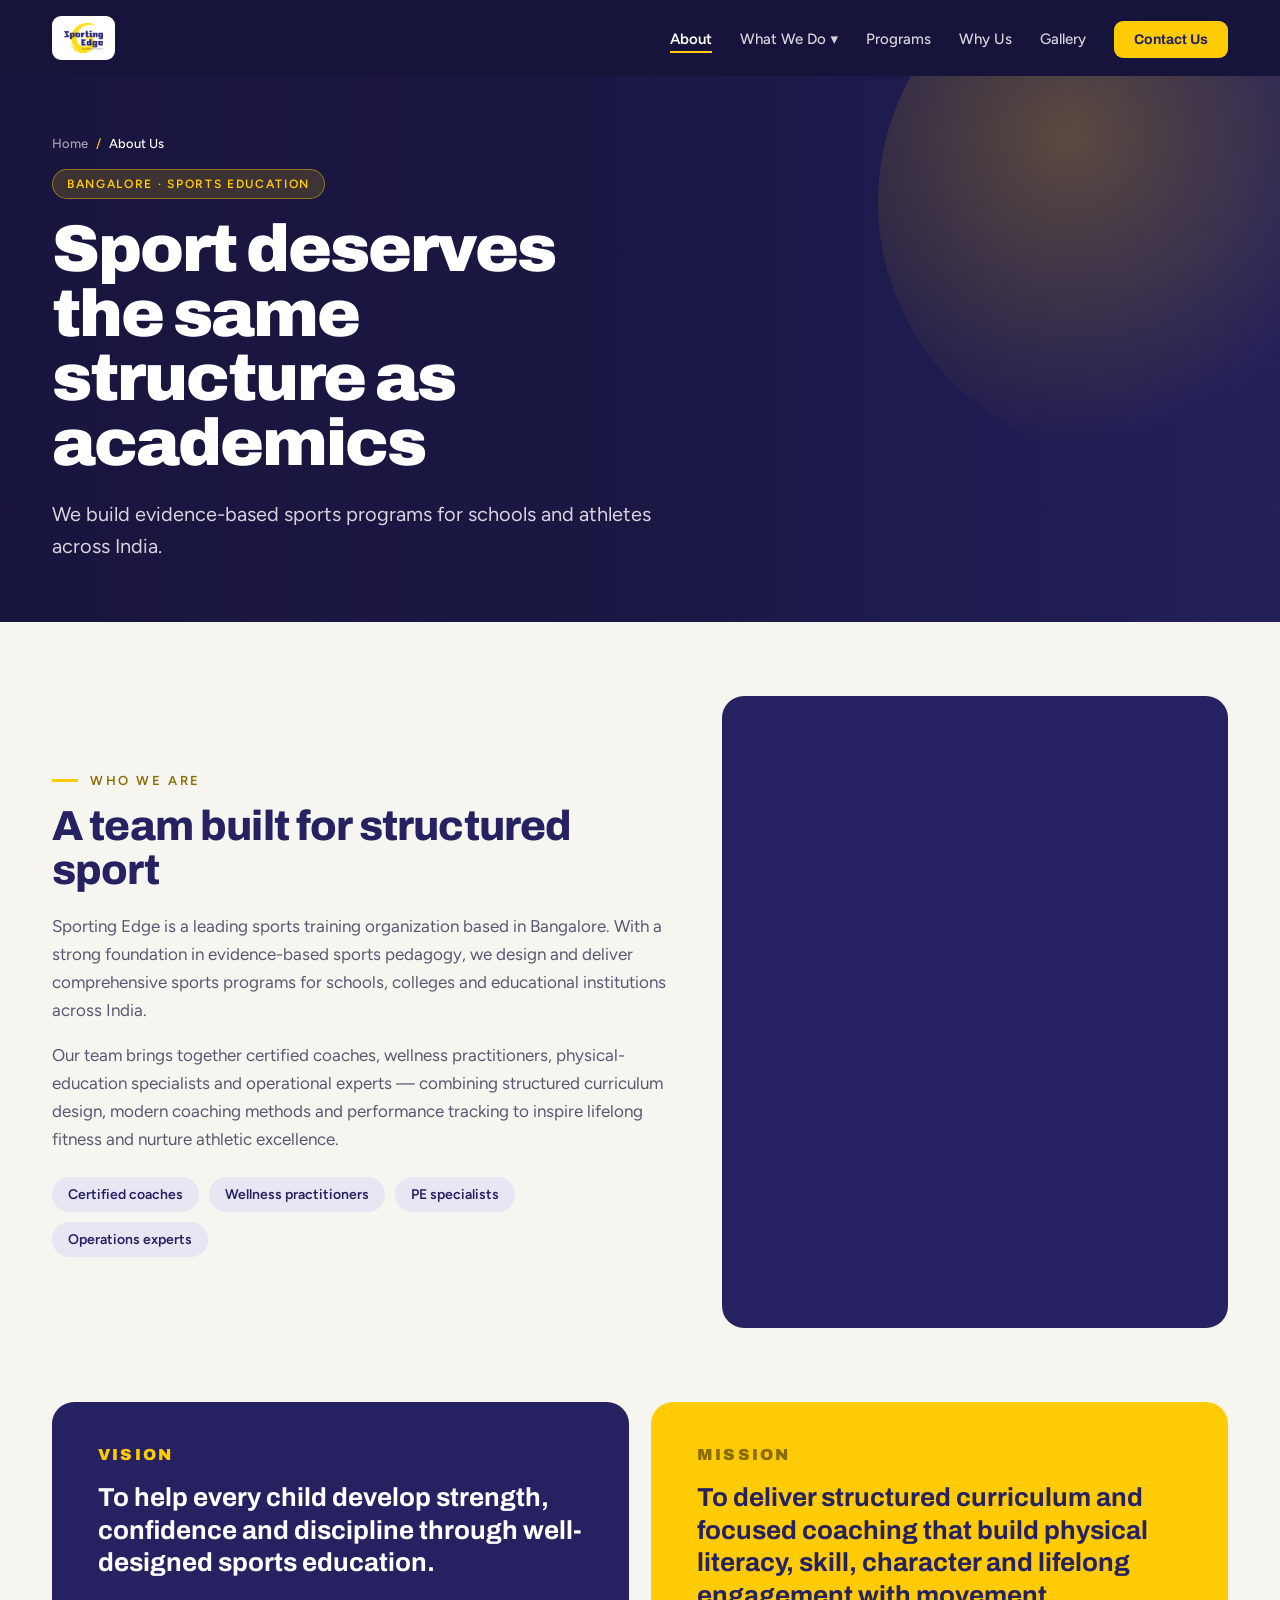
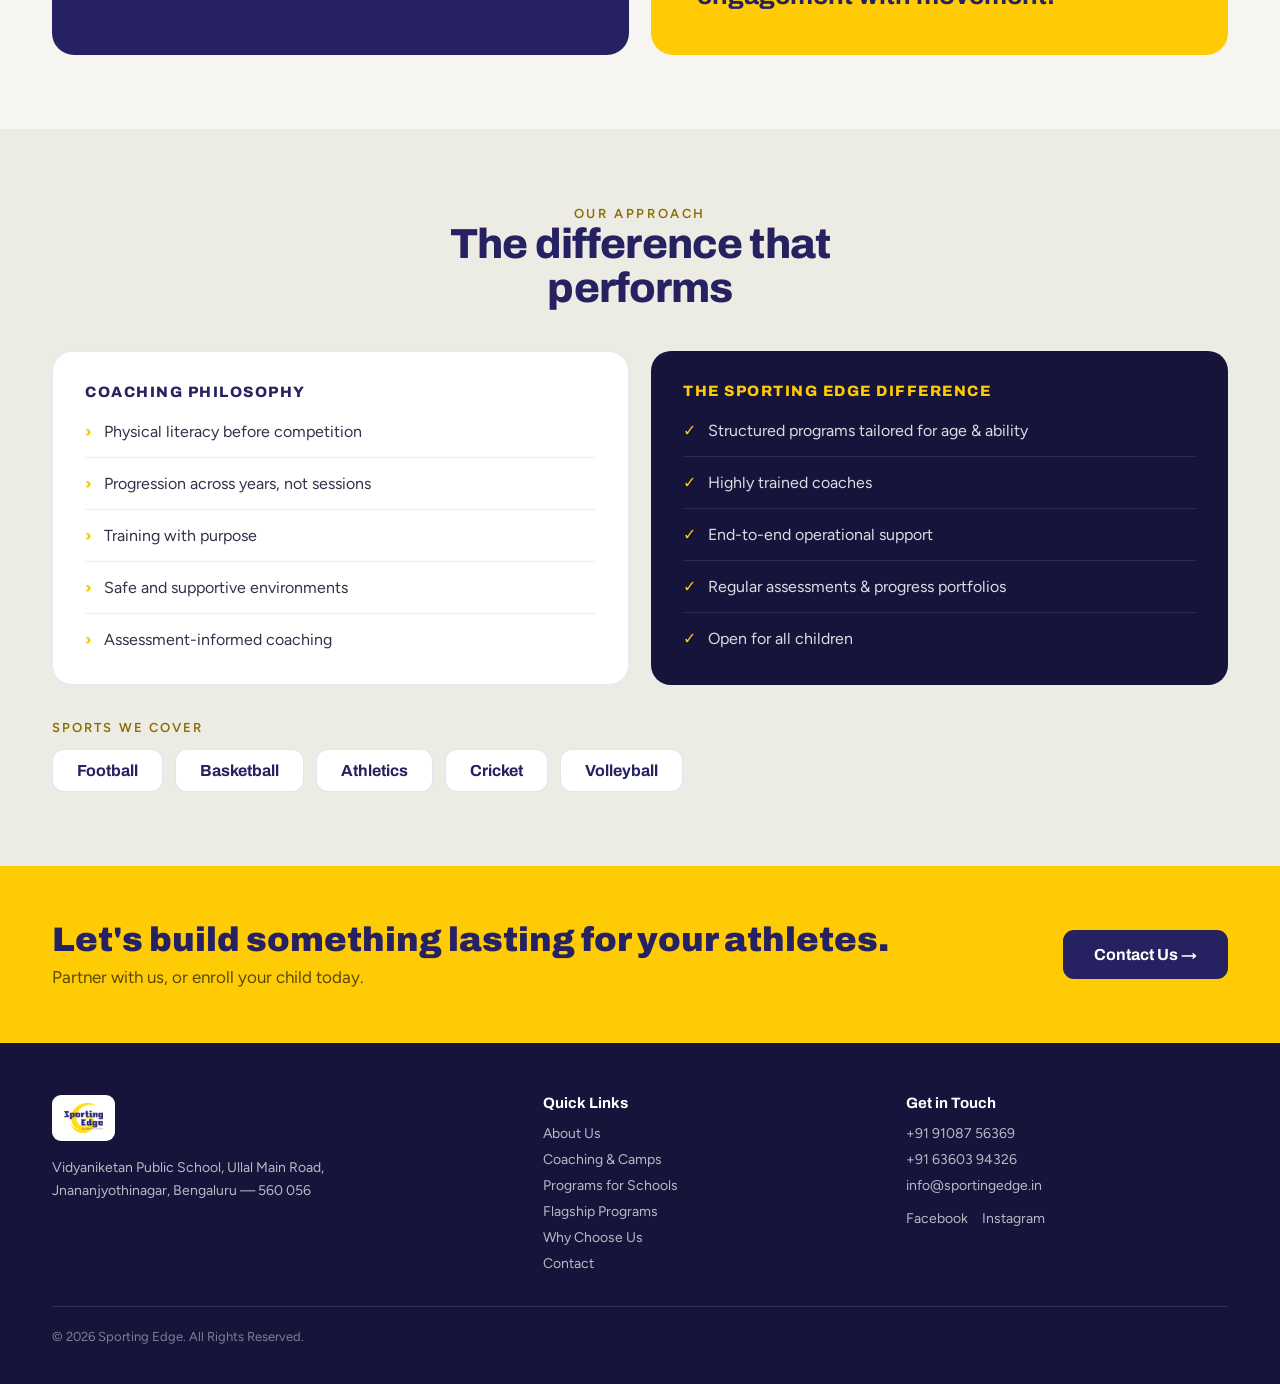
==== about.html @ e18c3439 "Build full static Sporting Edge website Hand-written, framework-free static site (7 pages, one share" ====
<!DOCTYPE html>
<html lang="en">
<head>
  <meta charset="utf-8">
  <meta name="viewport" content="width=device-width, initial-scale=1">
  <title>About Us — Sporting Edge</title>
  <meta name="description" content="Sporting Edge is a Bangalore-based sports training organization delivering evidence-based, structured sports programs for schools and athletes across India.">
  <meta property="og:type" content="website">
  <meta property="og:title" content="About Sporting Edge — Sport deserves the same structure as academics">
  <meta property="og:description" content="We build evidence-based sports programs for schools and athletes across India.">
  <meta property="og:image" content="assets/sporting-edge-logo.png">
  <link rel="icon" href="assets/sporting-edge-logo.png">
  <link rel="preconnect" href="https://fonts.googleapis.com">
  <link rel="preconnect" href="https://fonts.gstatic.com" crossorigin>
  <link href="https://fonts.googleapis.com/css2?family=Archivo:wght@500;600;700;800;900&family=Figtree:wght@400;500;600;700&display=swap" rel="stylesheet">
  <link rel="stylesheet" href="css/styles.css">
</head>
<body data-page="about">
  <a class="skip-link" href="#main">Skip to content</a>
  <div class="page">

    <!-- HEADER -->
    <header class="site-header">
      <a class="brand" href="index.html" aria-label="Sporting Edge home"><img src="assets/sporting-edge-logo.png" alt="Sporting Edge"></a>
      <nav class="nav" aria-label="Primary">
        <ul class="nav-links">
          <li><a class="nav-link" data-nav="about" href="about.html">About</a></li>
          <li class="has-dropdown">
            <a class="nav-link" data-nav="whatwedo" href="coaching-and-camps.html" aria-haspopup="true">What We Do ▾</a>
            <ul class="dropdown">
              <li><a href="coaching-and-camps.html">Coaching &amp; Camps</a></li>
              <li><a href="programs-for-schools.html">Programs for Schools</a></li>
            </ul>
          </li>
          <li><a class="nav-link" data-nav="programs" href="flagship-programs.html">Programs</a></li>
          <li><a class="nav-link" data-nav="why" href="why-choose-us.html">Why Us</a></li>
          <li><a class="nav-link" data-nav="gallery" href="why-choose-us.html#gallery">Gallery</a></li>
          <li><a class="nav-cta" href="contact.html">Contact Us</a></li>
        </ul>
      </nav>
      <button class="nav-toggle" type="button" aria-label="Toggle navigation menu" aria-expanded="false">
        <span></span><span></span><span></span>
      </button>
    </header>

    <main id="main">

      <!-- HERO -->
      <section class="hero short">
        <div class="hero-media"><img src="images/about-hero.jpg" alt="Sporting Edge coaches and athletes together" width="1600" height="760" fetchpriority="high"></div>
        <div class="hero-overlay"></div>
        <div class="hero-glow"></div>
        <div class="hero-inner">
          <nav class="breadcrumb" aria-label="Breadcrumb">
            <a href="index.html">Home</a><span class="sep">/</span><span class="current">About Us</span>
          </nav>
          <span class="pill">Bangalore · Sports education</span>
          <h1 class="display">Sport deserves the same structure as academics</h1>
          <p class="lead">We build evidence-based sports programs for schools and athletes across India.</p>
        </div>
      </section>

      <!-- WHO WE ARE -->
      <section class="section">
        <div class="split media-right">
          <div>
            <span class="eyebrow">Who we are</span>
            <h2 class="section-title" style="margin-top:16px;">A team built for structured sport</h2>
            <p class="prose" style="margin-top:20px;">Sporting Edge is a leading sports training organization based in Bangalore. With a strong foundation in evidence-based sports pedagogy, we design and deliver comprehensive sports programs for schools, colleges and educational institutions across India.</p>
            <p class="prose" style="margin-top:16px;">Our team brings together certified coaches, wellness practitioners, physical-education specialists and operational experts — combining structured curriculum design, modern coaching methods and performance tracking to inspire lifelong fitness and nurture athletic excellence.</p>
            <div class="chip-list" style="margin-top:24px;">
              <span class="chip">Certified coaches</span>
              <span class="chip">Wellness practitioners</span>
              <span class="chip">PE specialists</span>
              <span class="chip">Operations experts</span>
            </div>
          </div>
          <div class="media-frame" style="aspect-ratio:4/5;"><img src="images/about-team.jpg" alt="The Sporting Edge coaching team" width="800" height="1000" loading="lazy"></div>
        </div>
      </section>

      <!-- VISION / MISSION -->
      <section class="section" style="padding-top:0;">
        <div class="grid grid-2">
          <div class="vm vision">
            <div class="vm-label">Vision</div>
            <p>To help every child develop strength, confidence and discipline through well-designed sports education.</p>
          </div>
          <div class="vm mission">
            <div class="vm-label">Mission</div>
            <p>To deliver structured curriculum and focused coaching that build physical literacy, skill, character and lifelong engagement with movement.</p>
          </div>
        </div>
      </section>

      <!-- APPROACH -->
      <section class="section alt">
        <div class="section-head">
          <span class="eyebrow plain">Our approach</span>
          <h2 class="section-title">The difference that performs</h2>
        </div>
        <div class="grid grid-2">
          <div class="card pad" style="border-radius:20px;">
            <div class="subhead">Coaching philosophy</div>
            <div class="marker-list divided">
              <div class="item"><span class="mk">›</span>Physical literacy before competition</div>
              <div class="item"><span class="mk">›</span>Progression across years, not sessions</div>
              <div class="item"><span class="mk">›</span>Training with purpose</div>
              <div class="item"><span class="mk">›</span>Safe and supportive environments</div>
              <div class="item"><span class="mk">›</span>Assessment-informed coaching</div>
            </div>
          </div>
          <div class="card pad on-dark" style="background:var(--deep-navy);color:#fff;border-radius:20px;border:0;">
            <div class="subhead">The Sporting Edge difference</div>
            <div class="marker-list divided">
              <div class="item"><span class="mk">✓</span>Structured programs tailored for age &amp; ability</div>
              <div class="item"><span class="mk">✓</span>Highly trained coaches</div>
              <div class="item"><span class="mk">✓</span>End-to-end operational support</div>
              <div class="item"><span class="mk">✓</span>Regular assessments &amp; progress portfolios</div>
              <div class="item"><span class="mk">✓</span>Open for all children</div>
            </div>
          </div>
        </div>
        <div style="margin-top:32px;">
          <div class="eyebrow plain" style="margin-bottom:14px;letter-spacing:0.16em;">Sports we cover</div>
          <div class="chip-list" style="gap:12px;">
            <span class="sport-chip">Football</span>
            <span class="sport-chip">Basketball</span>
            <span class="sport-chip">Athletics</span>
            <span class="sport-chip">Cricket</span>
            <span class="sport-chip">Volleyball</span>
          </div>
        </div>
      </section>

      <!-- CTA -->
      <section class="cta-gold">
        <div>
          <div class="cta-title">Let's build something lasting for your athletes.</div>
          <p>Partner with us, or enroll your child today.</p>
        </div>
        <a class="btn btn-secondary" href="contact.html">Contact Us →</a>
      </section>

    </main>

    <!-- FOOTER -->
    <footer class="site-footer">
      <div class="footer-grid">
        <div>
          <a class="footer-brand" href="index.html"><img src="assets/sporting-edge-logo.png" alt="Sporting Edge"></a>
          <p>Vidyaniketan Public School, Ullal Main Road, Jnananjyothinagar, Bengaluru — 560 056</p>
        </div>
        <div class="footer-col">
          <h3>Quick Links</h3>
          <ul>
            <li><a href="about.html">About Us</a></li>
            <li><a href="coaching-and-camps.html">Coaching &amp; Camps</a></li>
            <li><a href="programs-for-schools.html">Programs for Schools</a></li>
            <li><a href="flagship-programs.html">Flagship Programs</a></li>
            <li><a href="why-choose-us.html">Why Choose Us</a></li>
            <li><a href="contact.html">Contact</a></li>
          </ul>
        </div>
        <div class="footer-col">
          <h3>Get in Touch</h3>
          <ul>
            <li><a href="tel:+919108756369">+91 91087 56369</a></li>
            <li><a href="tel:+916360394326">+91 63603 94326</a></li>
            <li><a href="mailto:info@sportingedge.in">info@sportingedge.in</a></li>
          </ul>
          <div class="footer-social">
            <a href="https://facebook.com/sportingedgeindia" target="_blank" rel="noopener">Facebook</a>
            <a href="https://instagram.com/sportingedgeindia" target="_blank" rel="noopener">Instagram</a>
          </div>
        </div>
      </div>
      <div class="footer-copy">© 2026 Sporting Edge. All Rights Reserved.</div>
    </footer>

  </div>
  <script src="js/main.js"></script>
</body>
</html>
---- css/styles.css ----
/* ============================================================
   Sporting Edge — shared stylesheet
   Design tokens, layout, components, responsiveness.
   One file for the whole static site.
   ============================================================ */

:root {
  --edge-navy: #262261;
  --deep-navy: #17143B;
  --gold: #FFCB05;
  --gold-soft: #FFF3C4;
  --gold-softer: #FFF9E0;
  --gold-ink: #8A6D00;
  --paper: #F6F5F0;
  --paper-alt: #EDECE4;
  --slate: #5A5870;
  --ink: #33314A;
  --body-bg: #E7E6DF;
  --hairline: rgba(38, 34, 97, 0.10);
  --lilac: #E7E6F2;

  --maxw: 1280px;
  --pad-x: clamp(20px, 4.2vw, 52px);
}

* { box-sizing: border-box; }
html, body { margin: 0; padding: 0; }

body {
  background: var(--body-bg);
  font-family: 'Figtree', system-ui, -apple-system, Segoe UI, Roboto, sans-serif;
  color: var(--edge-navy);
  -webkit-font-smoothing: antialiased;
}

a { color: var(--edge-navy); text-decoration: none; }
a:hover { color: #4B45A8; }
::selection { background: var(--gold); color: var(--edge-navy); }

img { max-width: 100%; }

h1, h2, h3, h4 { font-family: 'Archivo', sans-serif; }

/* Visible focus for keyboard users */
a:focus-visible,
button:focus-visible,
input:focus-visible,
select:focus-visible,
textarea:focus-visible {
  outline: 3px solid var(--gold);
  outline-offset: 2px;
  border-radius: 4px;
}

.skip-link {
  position: absolute;
  left: -9999px;
  top: 0;
  background: var(--gold);
  color: var(--edge-navy);
  font-family: 'Archivo', sans-serif;
  font-weight: 700;
  padding: 12px 20px;
  z-index: 200;
}
.skip-link:focus { left: 8px; top: 8px; }

/* ============================================================
   PAGE SHELL
   ============================================================ */
.page {
  max-width: var(--maxw);
  margin: 0 auto;
  background: var(--paper);
  box-shadow: 0 30px 120px rgba(23, 20, 59, 0.18);
  overflow: hidden;
}

/* ============================================================
   HEADER / NAV
   ============================================================ */
.site-header {
  background: var(--deep-navy);
  padding: 16px var(--pad-x);
  display: flex;
  align-items: center;
  justify-content: space-between;
  gap: 16px;
  position: relative;
  z-index: 60;
}
.brand {
  background: #fff;
  border-radius: 9px;
  padding: 7px 12px;
  display: inline-flex;
  flex: 0 0 auto;
}
.brand img { height: 30px; display: block; }

.nav {
  display: flex;
  gap: 30px;
  align-items: center;
}
.nav-links {
  display: flex;
  gap: 28px;
  align-items: center;
  list-style: none;
  margin: 0;
  padding: 0;
}
.nav-links > li { position: relative; }
.nav-link {
  color: rgba(255, 255, 255, 0.82);
  font-size: 15px;
  font-weight: 500;
  padding: 6px 0 3px;
  display: inline-block;
  border-bottom: 2px solid transparent;
  background: none;
  border-left: 0; border-right: 0; border-top: 0;
  font-family: inherit;
  cursor: pointer;
}
.nav-link:hover { color: #fff; }

/* active page (driven by body[data-page]) — header markup stays identical */
body[data-page="about"]        .nav-link[data-nav="about"],
body[data-page="coaching"]     .nav-link[data-nav="whatwedo"],
body[data-page="schools"]      .nav-link[data-nav="whatwedo"],
body[data-page="flagship"]     .nav-link[data-nav="programs"],
body[data-page="why"]          .nav-link[data-nav="why"] {
  color: #fff;
  font-weight: 600;
  border-bottom-color: var(--gold);
}

/* dropdown */
.has-dropdown > .dropdown {
  position: absolute;
  top: calc(100% + 12px);
  left: 50%;
  transform: translateX(-50%) translateY(6px);
  background: #fff;
  border-radius: 12px;
  box-shadow: 0 18px 50px rgba(23, 20, 59, 0.28);
  padding: 8px;
  min-width: 230px;
  list-style: none;
  margin: 0;
  opacity: 0;
  visibility: hidden;
  transition: opacity .16s ease, transform .16s ease, visibility .16s;
  z-index: 70;
}
.has-dropdown:hover > .dropdown,
.has-dropdown:focus-within > .dropdown {
  opacity: 1;
  visibility: visible;
  transform: translateX(-50%) translateY(0);
}
.dropdown a {
  display: block;
  padding: 11px 14px;
  border-radius: 8px;
  font-size: 14px;
  font-weight: 600;
  color: var(--edge-navy);
}
.dropdown a:hover { background: var(--paper-alt); }

.nav-cta {
  background: var(--gold);
  color: var(--edge-navy);
  font-family: 'Archivo', sans-serif;
  font-weight: 700;
  font-size: 14px;
  padding: 11px 20px;
  border-radius: 9px;
  white-space: nowrap;
}
.nav-cta:hover { color: var(--edge-navy); background: #ffd633; }

.nav-toggle {
  display: none;
  background: rgba(255, 255, 255, 0.10);
  border: 1px solid rgba(255, 255, 255, 0.28);
  border-radius: 9px;
  width: 46px;
  height: 46px;
  cursor: pointer;
  align-items: center;
  justify-content: center;
  flex-direction: column;
  gap: 5px;
}
.nav-toggle span {
  display: block;
  width: 22px;
  height: 2px;
  background: #fff;
  transition: transform .2s, opacity .2s;
}
.nav-toggle[aria-expanded="true"] span:nth-child(1) { transform: translateY(7px) rotate(45deg); }
.nav-toggle[aria-expanded="true"] span:nth-child(2) { opacity: 0; }
.nav-toggle[aria-expanded="true"] span:nth-child(3) { transform: translateY(-7px) rotate(-45deg); }

/* ============================================================
   TYPOGRAPHY HELPERS
   ============================================================ */
.eyebrow {
  font-size: 13px;
  font-weight: 600;
  letter-spacing: 0.2em;
  text-transform: uppercase;
  color: var(--gold-ink);
  display: inline-flex;
  align-items: center;
  gap: 12px;
}
.eyebrow::before {
  content: "";
  width: 26px;
  height: 3px;
  background: var(--gold);
  display: inline-block;
  flex: 0 0 auto;
}
.eyebrow.plain::before { display: none; }
.eyebrow.on-dark { color: var(--gold); }

.section-head {
  text-align: center;
  max-width: 52ch;
  margin: 0 auto 40px;
}
.section-head .eyebrow { justify-content: center; }
.section-head h2 { margin: 14px 0 0; }

h1.display {
  font-family: 'Archivo', sans-serif;
  font-weight: 900;
  font-size: clamp(38px, 6vw, 66px);
  line-height: 0.98;
  letter-spacing: -0.03em;
  color: #fff;
  margin: 18px 0 0;
}
h2.section-title {
  font-family: 'Archivo', sans-serif;
  font-weight: 800;
  font-size: clamp(30px, 4.2vw, 42px);
  line-height: 1.05;
  letter-spacing: -0.02em;
  margin: 0;
}
.lead {
  font-size: clamp(16px, 2vw, 20px);
  line-height: 1.6;
  color: rgba(255, 255, 255, 0.82);
  margin: 22px 0 0;
  max-width: 52ch;
}
.prose {
  font-size: clamp(16px, 1.4vw, 17px);
  line-height: 1.65;
  color: var(--slate);
}

/* ============================================================
   BUTTONS
   ============================================================ */
.btn {
  display: inline-block;
  font-family: 'Archivo', sans-serif;
  font-weight: 700;
  font-size: 16px;
  padding: 15px 30px;
  border-radius: 11px;
  border: 1.5px solid transparent;
  cursor: pointer;
  text-align: center;
  transition: transform .12s ease, background .15s ease;
}
.btn:hover { transform: translateY(-1px); }
.btn-primary { background: var(--gold); color: var(--edge-navy); }
.btn-primary:hover { color: var(--edge-navy); background: #ffd633; }
.btn-secondary { background: var(--edge-navy); color: #fff; }
.btn-secondary:hover { color: #fff; background: #322c7d; }
.btn-ghost {
  background: rgba(255, 255, 255, 0.12);
  color: #fff;
  border-color: rgba(255, 255, 255, 0.42);
}
.btn-ghost:hover { color: #fff; background: rgba(255, 255, 255, 0.2); }

.btn-row { display: flex; gap: 14px; margin-top: 32px; flex-wrap: wrap; }

/* ============================================================
   HERO
   ============================================================ */
.hero {
  position: relative;
  min-height: clamp(420px, 52vw, 560px);
  display: flex;
  align-items: center;
}
.hero.short { min-height: clamp(380px, 46vw, 440px); }
.hero-media { position: absolute; inset: 0; }
.hero-media img { width: 100%; height: 100%; object-fit: cover; display: block; }
.hero-overlay {
  position: absolute; inset: 0;
  background: linear-gradient(90deg, rgba(23,20,59,0.94) 0%, rgba(23,20,59,0.78) 46%, rgba(23,20,59,0.2) 100%);
  pointer-events: none;
}
.hero-glow {
  position: absolute; top: -130px; right: -110px;
  width: clamp(300px, 40vw, 520px); height: clamp(300px, 40vw, 520px);
  border-radius: 50%;
  background: radial-gradient(circle at 37% 37%, rgba(255,203,5,0.26), rgba(255,203,5,0) 68%);
  pointer-events: none;
}
.hero-inner {
  position: relative;
  padding: clamp(40px, 5vw, 60px) var(--pad-x);
  max-width: 720px;
}
.hero-inner .lead { max-width: 50ch; }

.breadcrumb {
  display: flex;
  gap: 8px;
  align-items: center;
  flex-wrap: wrap;
  font-size: 13px;
  font-weight: 500;
  color: rgba(255, 255, 255, 0.6);
  margin-bottom: 18px;
}
.breadcrumb a { color: rgba(255, 255, 255, 0.6); }
.breadcrumb a:hover { color: #fff; }
.breadcrumb .sep { color: var(--gold); }
.breadcrumb .current { color: #fff; }

.pill {
  display: inline-block;
  background: rgba(255, 203, 5, 0.16);
  border: 1px solid rgba(255, 203, 5, 0.45);
  color: var(--gold);
  font-weight: 600;
  font-size: 12px;
  letter-spacing: 0.14em;
  text-transform: uppercase;
  padding: 7px 14px;
  border-radius: 999px;
}

/* ============================================================
   STAT STRIP
   ============================================================ */
.stat-strip {
  background: var(--edge-navy);
  padding: 34px var(--pad-x);
  display: grid;
  grid-template-columns: repeat(4, 1fr);
  gap: 20px;
}
.stat-num {
  font-family: 'Archivo', sans-serif;
  font-weight: 900;
  font-size: clamp(30px, 3.4vw, 40px);
  color: var(--gold);
  line-height: 1;
}
.stat-label { font-size: 14px; color: rgba(255, 255, 255, 0.7); margin-top: 6px; }

/* ============================================================
   SECTIONS / GRID
   ============================================================ */
.section { padding: clamp(48px, 6vw, 74px) var(--pad-x); }
.section.tight { padding-top: clamp(40px, 5vw, 64px); padding-bottom: clamp(30px, 4vw, 40px); }
.section.alt { background: var(--paper-alt); }
.section.navy { background: var(--edge-navy); color: #fff; }
.section.deep { background: var(--deep-navy); color: #fff; }

.grid { display: grid; gap: 22px; }
.grid-2 { grid-template-columns: repeat(2, 1fr); }
.grid-3 { grid-template-columns: repeat(3, 1fr); }
.grid-4 { grid-template-columns: repeat(4, 1fr); gap: 18px; }
.grid-5 { grid-template-columns: repeat(5, 1fr); gap: 16px; }

.split {
  display: grid;
  grid-template-columns: 1fr 1fr;
  gap: clamp(32px, 4vw, 52px);
  align-items: center;
}
.split.media-left { grid-template-columns: 0.9fr 1.1fr; }
.split.media-right { grid-template-columns: 1.1fr 0.9fr; }
.split.top { align-items: start; }

.head-row {
  display: flex;
  align-items: flex-end;
  justify-content: space-between;
  gap: 30px;
  flex-wrap: wrap;
  margin-bottom: 36px;
}
.head-row .prose { max-width: 44ch; margin: 0; }
.head-row h2 { margin: 16px 0 0; }

/* ============================================================
   CARDS
   ============================================================ */
.card {
  background: #fff;
  border: 1px solid var(--hairline);
  border-radius: 16px;
  overflow: hidden;
}
.card.pad { padding: clamp(24px, 3vw, 32px); }
.card-media { position: relative; overflow: hidden; }
.card-media img { width: 100%; height: 100%; object-fit: cover; display: block; }
.ratio-32 { aspect-ratio: 3 / 2; }
.ratio-45 { aspect-ratio: 4 / 5; }
.ratio-34 { aspect-ratio: 3 / 4; }
.ratio-45s { aspect-ratio: 4 / 5; }
.ratio-1610 { aspect-ratio: 16 / 10; }
.ratio-1611 { aspect-ratio: 16 / 11; }
.card-body { padding: 22px 22px 26px; }
.card-body h3 { font-weight: 700; font-size: 18px; line-height: 1.15; margin: 0; }
.card-body p { font-size: 14px; line-height: 1.55; color: var(--slate); margin: 8px 0 0; }

.card-title-lg { font-weight: 800; font-size: clamp(20px, 2.4vw, 22px); margin: 14px 0 0; }

/* image card with text overlaid at bottom */
.photo-card {
  position: relative;
  border-radius: 22px;
  overflow: hidden;
  min-height: 340px;
  display: flex;
  align-items: flex-end;
}
.photo-card img { position: absolute; inset: 0; width: 100%; height: 100%; object-fit: cover; }
.photo-card .scrim {
  position: absolute; inset: 0;
  background: linear-gradient(180deg, rgba(23,20,59,0.1) 30%, rgba(23,20,59,0.92) 100%);
  pointer-events: none;
}
.photo-card .photo-card-body { position: relative; padding: 34px 36px; }
.photo-card h3 { font-weight: 800; font-size: clamp(22px, 2.8vw, 27px); line-height: 1.1; color: #fff; margin: 14px 0 0; }
.photo-card p { font-size: 15px; line-height: 1.6; color: rgba(255,255,255,0.82); margin: 10px 0 16px; max-width: 44ch; }
.photo-card .arrow { color: var(--gold); font-family: 'Archivo', sans-serif; font-weight: 700; font-size: 15px; }

/* small labelled image tile (name overlaid) */
.name-card {
  position: relative;
  border-radius: 16px;
  overflow: hidden;
  aspect-ratio: 4 / 5;
}
.name-card img { position: absolute; inset: 0; width: 100%; height: 100%; object-fit: cover; }
.name-card .scrim {
  position: absolute; inset: 0;
  background: linear-gradient(180deg, rgba(23,20,59,0) 45%, rgba(23,20,59,0.85) 100%);
  pointer-events: none;
}
.name-card span {
  position: absolute; left: 16px; bottom: 14px;
  font-family: 'Archivo', sans-serif; font-weight: 800; font-size: 19px; color: #fff;
}

.media-frame { position: relative; border-radius: 22px; overflow: hidden; }
.media-frame img { width: 100%; height: 100%; object-fit: cover; display: block; }

/* ============================================================
   BADGES / PILLS
   ============================================================ */
.badge {
  display: inline-block;
  font-weight: 600;
  font-size: 12px;
  letter-spacing: 0.06em;
  text-transform: uppercase;
  padding: 6px 12px;
  border-radius: 999px;
}
.badge-schools { background: var(--gold-soft); color: var(--gold-ink); }
.badge-parents { background: var(--lilac); color: var(--edge-navy); }
.badge-gold { background: var(--gold); color: var(--edge-navy); }
.badge-white { background: #fff; color: var(--edge-navy); }

.chip {
  display: inline-block;
  background: var(--lilac);
  color: var(--edge-navy);
  font-weight: 600;
  font-size: 14px;
  padding: 9px 16px;
  border-radius: 999px;
}
.chip-gold { background: var(--gold-soft); color: var(--gold-ink); }
.chip-list { display: flex; flex-wrap: wrap; gap: 10px; }

.sport-chip {
  display: inline-block;
  background: #fff;
  border: 1px solid rgba(38, 34, 97, 0.12);
  font-family: 'Archivo', sans-serif;
  font-weight: 700;
  font-size: 16px;
  color: var(--edge-navy);
  padding: 12px 24px;
  border-radius: 12px;
}

/* ============================================================
   NUMBERED TILES / LISTS
   ============================================================ */
.num-tile {
  width: 46px; height: 46px;
  border-radius: 12px;
  background: var(--edge-navy);
  color: var(--gold);
  display: flex; align-items: center; justify-content: center;
  font-family: 'Archivo', sans-serif; font-weight: 900; font-size: 18px;
}
.reason-card h3 { font-weight: 800; font-size: clamp(18px, 2vw, 20px); margin: 16px 0 0; }
.reason-card p { font-size: 14px; line-height: 1.5; color: var(--slate); margin: 8px 0 0; }
.reason-card.navy-num .num-tile { width: 50px; height: 50px; border-radius: 13px; font-size: 20px; }

/* tick / arrow lists */
.marker-list { display: flex; flex-direction: column; gap: 14px; }
.marker-list .item {
  display: flex; gap: 12px;
  font-size: 16px; line-height: 1.45;
  color: var(--ink);
}
.marker-list .item .mk { color: var(--gold); font-weight: 800; flex: 0 0 auto; }
.marker-list.divided .item { border-bottom: 1px solid rgba(38,34,97,0.08); padding-bottom: 14px; }
.marker-list.divided .item:last-child { border-bottom: 0; padding-bottom: 0; }
.on-dark .marker-list .item { color: rgba(255,255,255,0.85); }
.on-dark .marker-list.divided .item { border-bottom-color: rgba(255,255,255,0.1); }
.mk-check { color: #1F8A5B !important; }

.subhead {
  font-family: 'Archivo', sans-serif; font-weight: 800;
  font-size: 15px; letter-spacing: 0.1em; text-transform: uppercase;
  color: var(--edge-navy); margin-bottom: 20px;
}
.on-dark .subhead { color: var(--gold); }

/* ============================================================
   CTA BANDS
   ============================================================ */
.cta-gold {
  background: var(--gold);
  padding: clamp(40px, 5vw, 56px) var(--pad-x);
  display: flex;
  align-items: center;
  justify-content: space-between;
  gap: 36px;
  flex-wrap: wrap;
}
.cta-gold h2, .cta-gold .cta-title {
  font-family: 'Archivo', sans-serif; font-weight: 900;
  font-size: clamp(26px, 3.4vw, 34px); line-height: 1.05; color: var(--edge-navy); margin: 0;
}
.cta-gold p { font-size: 17px; color: #5B4A00; margin: 10px 0 0; }

.cta-photo {
  position: relative;
  margin: clamp(32px, 4vw, 44px) var(--pad-x) clamp(48px, 6vw, 64px);
  border-radius: 24px;
  overflow: hidden;
}
.cta-photo.center { text-align: center; }
.cta-photo img { position: absolute; inset: 0; width: 100%; height: 100%; object-fit: cover; }
.cta-photo .scrim {
  position: absolute; inset: 0;
  background: linear-gradient(90deg, rgba(38,34,97,0.96), rgba(38,34,97,0.72));
  pointer-events: none;
}
.cta-photo .cta-inner {
  position: relative;
  padding: clamp(44px, 5vw, 60px) var(--pad-x);
  display: flex; align-items: center; justify-content: space-between; gap: 36px; flex-wrap: wrap;
}
.cta-photo.center .cta-inner { justify-content: center; flex-direction: column; }
.cta-photo h2 {
  font-family: 'Archivo', sans-serif; font-weight: 900;
  font-size: clamp(28px, 3.6vw, 42px); line-height: 1.05; letter-spacing: -0.02em;
  color: #fff; margin: 16px 0 0; max-width: 24ch;
}
.cta-photo h3 {
  font-family: 'Archivo', sans-serif; font-weight: 800;
  font-size: clamp(24px, 3vw, 34px); line-height: 1.1; color: #fff; margin: 0; max-width: 28ch;
}

/* ============================================================
   VISION / MISSION
   ============================================================ */
.vm { border-radius: 22px; padding: clamp(32px, 4vw, 44px) clamp(30px, 4vw, 46px); }
.vm.vision { background: var(--edge-navy); color: #fff; }
.vm.mission { background: var(--gold); color: var(--edge-navy); }
.vm .vm-label {
  font-family: 'Archivo', sans-serif; font-weight: 900;
  font-size: 16px; letter-spacing: 0.14em; text-transform: uppercase;
}
.vm.vision .vm-label { color: var(--gold); }
.vm.mission .vm-label { color: var(--gold-ink); }
.vm p { font-family: 'Archivo', sans-serif; font-weight: 700; font-size: clamp(20px, 2.4vw, 26px); line-height: 1.25; margin: 18px 0 0; }

/* ============================================================
   OUTCOMES (dark tiles)
   ============================================================ */
.outcome-tile {
  background: rgba(255,255,255,0.05);
  border: 1px solid rgba(255,255,255,0.1);
  border-radius: 14px;
  padding: 22px 24px;
}
.outcome-tile .n { font-family: 'Archivo', sans-serif; font-weight: 900; font-size: 22px; color: var(--gold); }
.outcome-tile .t { font-family: 'Archivo', sans-serif; font-weight: 700; font-size: 17px; margin-top: 8px; }
.outcome-tile.gold {
  grid-column: span 2;
  background: var(--gold); color: var(--edge-navy);
  display: flex; align-items: center; gap: 16px;
}
.outcome-tile.gold .n { color: var(--edge-navy); }
.outcome-tile.gold .t { margin-top: 0; font-weight: 800; }

/* stat tiles (summer camp) */
.stat-tile { background: var(--paper); border-radius: 14px; padding: 22px; }
.stat-tile .big { font-family: 'Archivo', sans-serif; font-weight: 900; font-size: 30px; color: var(--edge-navy); }
.stat-tile .cap { font-size: 15px; color: var(--slate); margin-top: 6px; line-height: 1.4; }
.stat-tile.gold { background: var(--gold-softer); border: 1px solid var(--gold); }
.stat-tile.gold .big, .stat-tile.gold .cap { color: var(--gold-ink); }

/* mini info cards (about preview) */
.mini-card { background: #fff; border: 1px solid var(--hairline); border-radius: 14px; padding: 22px 24px; }
.mini-card h4 { font-weight: 800; font-size: 16px; margin: 0; }
.mini-card p { font-size: 14px; line-height: 1.5; color: var(--slate); margin: 8px 0 0; }

.text-link {
  color: var(--edge-navy);
  font-family: 'Archivo', sans-serif; font-weight: 700; font-size: 16px;
  border-bottom: 2px solid var(--gold); padding-bottom: 3px;
}

/* pillar strip (schools) */
.pillar { display: flex; gap: 14px; align-items: flex-start; }
.pillar .pn { font-family: 'Archivo', sans-serif; font-weight: 900; color: var(--gold); font-size: 22px; }
.pillar .pt { font-family: 'Archivo', sans-serif; font-weight: 700; color: #fff; font-size: 16px; }
.pillar .ps { font-size: 13px; color: rgba(255,255,255,0.6); margin-top: 3px; }

/* highlight list with left gold border */
.hl-grid { display: grid; grid-template-columns: repeat(5, 1fr); gap: 18px; }
.hl-item { border-left: 3px solid var(--gold); padding-left: 16px; }
.hl-item .t { font-family: 'Archivo', sans-serif; font-weight: 700; font-size: 16px; line-height: 1.2; }

/* two-col key components list */
.kv-grid { display: grid; grid-template-columns: 1fr 1fr; gap: 12px; }
.kv-grid .item { display: flex; gap: 9px; font-size: 15px; line-height: 1.4; color: var(--ink); }
.kv-grid .item .mk { color: var(--gold); font-weight: 800; }

.quote-block { background: var(--edge-navy); border-radius: 18px; padding: 28px 32px; margin-top: 16px; }
.quote-block p { font-family: 'Archivo', sans-serif; font-weight: 700; font-size: clamp(17px, 2vw, 19px); line-height: 1.4; color: #fff; margin: 0; }
.quote-block .hl { color: var(--gold); }

/* numbered highlight rows (flagship) */
.hi-rows { display: flex; flex-direction: column; gap: 16px; }
.hi-rows .row {
  display: flex; gap: 14px; align-items: baseline;
  border-bottom: 1px solid rgba(255,255,255,0.12); padding-bottom: 16px;
}
.hi-rows .row:last-child { border-bottom: 0; padding-bottom: 0; }
.hi-rows .row .n { font-family: 'Archivo', sans-serif; font-weight: 900; color: var(--gold); font-size: 18px; }
.hi-rows .row .t { font-size: 17px; }

/* stacked two-photo columns */
.stack-2 { display: grid; grid-template-columns: 1fr 1fr; gap: 16px; }
.stack-2 .media-frame:nth-child(2) { margin-top: 28px; }
.rows-2 { display: grid; grid-template-rows: 1fr 1fr; gap: 16px; height: 420px; }

/* pillar card (little athletes) */
.pillar-card { border-radius: 20px; padding: 32px 30px; }
.pillar-card.navy { background: var(--edge-navy); color: #fff; }
.pillar-card.white { background: #fff; border: 1px solid var(--hairline); }
.pillar-card .icon {
  width: 52px; height: 52px; border-radius: 14px;
  display: flex; align-items: center; justify-content: center;
  font-family: 'Archivo', sans-serif; font-weight: 900; font-size: 22px;
}
.pillar-card .icon.gold { background: rgba(255,203,5,0.18); color: var(--gold); }
.pillar-card .icon.soft { background: var(--gold-soft); color: var(--gold-ink); }
.pillar-card .icon.lilac { background: var(--lilac); color: var(--edge-navy); }
.pillar-card h3 { font-weight: 800; font-size: 22px; margin: 18px 0 0; }
.pillar-card.white h3 { color: var(--edge-navy); }
.pillar-card p { font-size: 15px; line-height: 1.55; margin: 10px 0 0; }
.pillar-card.navy p { color: rgba(255,255,255,0.72); }
.pillar-card.white p { color: var(--slate); }

/* feature list (little athletes) */
.feature-list { display: flex; flex-direction: column; gap: 14px; }
.feature-list .item {
  display: flex; gap: 12px; font-size: 16px; line-height: 1.5; color: var(--ink);
  background: #fff; border: 1px solid var(--hairline); border-radius: 12px; padding: 16px 20px;
}
.feature-list .item .mk { color: var(--gold); font-weight: 800; }

/* ============================================================
   FLAGSHIP TABS
   ============================================================ */
.tabbar {
  background: var(--edge-navy);
  padding: 0 var(--pad-x);
  display: flex;
  align-items: stretch;
  gap: 4px;
  border-bottom: 1px solid rgba(255,255,255,0.08);
  overflow-x: auto;
}
.tab {
  padding: 18px 26px;
  cursor: pointer;
  color: rgba(255,255,255,0.6);
  border: 0;
  border-bottom: 3px solid transparent;
  background: transparent;
  transition: all .15s;
  white-space: nowrap;
  text-align: left;
  font-family: inherit;
}
.tab .tt { font-family: 'Archivo', sans-serif; font-weight: 700; font-size: 15px; display: block; }
.tab .ts { font-size: 12px; opacity: 0.7; display: block; margin-top: 2px; }
.tab[aria-selected="true"] {
  color: #fff;
  border-bottom-color: var(--gold);
  background: rgba(255,255,255,0.05);
}
.tab-panel { display: none; }
.tab-panel.active { display: block; }

/* ============================================================
   ASSOCIATION / PARTNERS
   ============================================================ */
.assoc { padding: 0 var(--pad-x) clamp(48px, 6vw, 64px); text-align: center; }
.assoc .cap { font-size: 12px; font-weight: 600; letter-spacing: 0.2em; text-transform: uppercase; color: #8A88A0; }
.assoc .logos { display: flex; gap: 40px; justify-content: center; align-items: center; margin-top: 22px; flex-wrap: wrap; }
.assoc .logos img { height: 70px; width: auto; object-fit: contain; }

/* ============================================================
   CONTACT
   ============================================================ */
.contact-grid { display: grid; grid-template-columns: 1fr 1fr; gap: clamp(28px, 4vw, 44px); align-items: start; }
.contact-card {
  background: var(--edge-navy); color: #fff;
  border-radius: 20px; padding: clamp(28px, 3.4vw, 40px);
}
.contact-card h2 { font-weight: 800; font-size: 24px; margin: 0 0 20px; }
.contact-line { display: flex; gap: 14px; align-items: flex-start; margin-bottom: 18px; }
.contact-line .lbl { font-family: 'Archivo', sans-serif; font-weight: 700; font-size: 13px; letter-spacing: 0.08em; text-transform: uppercase; color: var(--gold); }
.contact-line .val { font-size: 16px; line-height: 1.5; color: rgba(255,255,255,0.85); }
.contact-line .val a { color: rgba(255,255,255,0.85); }
.contact-line .val a:hover { color: #fff; }
.social-row { display: flex; gap: 12px; margin-top: 8px; }
.social-row a {
  display: inline-flex; align-items: center; gap: 8px;
  background: rgba(255,255,255,0.1); border: 1px solid rgba(255,255,255,0.2);
  border-radius: 999px; padding: 9px 16px; font-size: 14px; font-weight: 600; color: #fff;
}
.social-row a:hover { background: rgba(255,255,255,0.2); color: #fff; }

.form-card { background: #fff; border: 1px solid var(--hairline); border-radius: 20px; padding: clamp(28px, 3.4vw, 40px); }
.field { margin-bottom: 18px; }
.field label { display: block; font-family: 'Archivo', sans-serif; font-weight: 700; font-size: 14px; color: var(--edge-navy); margin-bottom: 7px; }
.field input, .field select, .field textarea {
  width: 100%; font-family: inherit; font-size: 16px; color: var(--ink);
  background: var(--paper); border: 1px solid var(--hairline); border-radius: 10px;
  padding: 13px 15px;
}
.field textarea { min-height: 130px; resize: vertical; }
.form-card .btn { width: 100%; margin-top: 6px; border: 0; font-size: 17px; }

/* ============================================================
   FOOTER
   ============================================================ */
.site-footer {
  background: var(--deep-navy);
  color: rgba(255, 255, 255, 0.7);
  padding: clamp(40px, 5vw, 52px) var(--pad-x) 40px;
}
.footer-grid {
  display: grid;
  grid-template-columns: 1.4fr 1fr 1fr;
  gap: 40px;
  padding-bottom: 34px;
  border-bottom: 1px solid rgba(255, 255, 255, 0.12);
}
.footer-brand { background: #fff; border-radius: 9px; padding: 8px 12px; display: inline-flex; margin-bottom: 16px; }
.footer-brand img { height: 30px; display: block; }
.site-footer p { font-size: 14px; line-height: 1.6; max-width: 36ch; margin: 0; }
.footer-col h3 { font-weight: 700; font-size: 15px; color: #fff; margin: 0 0 14px; }
.footer-col ul { list-style: none; margin: 0; padding: 0; display: flex; flex-direction: column; gap: 9px; }
.footer-col li { font-size: 14px; }
.footer-col a { color: rgba(255, 255, 255, 0.7); }
.footer-col a:hover { color: #fff; }
.footer-social { display: flex; gap: 14px; margin-top: 16px; }
.footer-social a { color: rgba(255,255,255,0.7); font-size: 14px; }
.footer-social a:hover { color: var(--gold); }
.footer-copy { padding-top: 22px; font-size: 13px; color: rgba(255, 255, 255, 0.45); }

/* ============================================================
   RESPONSIVE
   ============================================================ */
@media (max-width: 1024px) {
  .grid-5 { grid-template-columns: repeat(3, 1fr); }
  .hl-grid { grid-template-columns: repeat(3, 1fr); }
}

@media (max-width: 900px) {
  .nav-links { display: none; }
  .nav-toggle { display: flex; }

  /* mobile menu panel */
  .nav.open .nav-links {
    display: flex;
    position: absolute;
    top: 100%;
    left: 0;
    right: 0;
    flex-direction: column;
    align-items: stretch;
    gap: 0;
    background: var(--deep-navy);
    padding: 10px var(--pad-x) 20px;
    border-top: 1px solid rgba(255,255,255,0.1);
    box-shadow: 0 24px 50px rgba(0,0,0,0.35);
  }
  .nav.open .nav-links > li { border-bottom: 1px solid rgba(255,255,255,0.08); }
  .nav.open .nav-links > li:last-child { border-bottom: 0; }
  .nav.open .nav-link { display: block; padding: 15px 0; font-size: 16px; border-bottom: 0; }
  .nav.open .nav-cta {
    display: inline-block;
    margin-top: 16px;
    text-align: center;
  }
  /* dropdown becomes inline on mobile */
  .nav.open .has-dropdown > .dropdown {
    position: static;
    transform: none;
    opacity: 1;
    visibility: visible;
    box-shadow: none;
    background: rgba(255,255,255,0.06);
    padding: 4px 0 10px;
    min-width: 0;
    margin: 0 0 6px;
  }
  .nav.open .dropdown a { color: rgba(255,255,255,0.82); padding: 12px 14px; }
  .nav.open .dropdown a:hover { background: rgba(255,255,255,0.08); }

  .grid-4 { grid-template-columns: repeat(2, 1fr); }
  .grid-3 { grid-template-columns: repeat(2, 1fr); }
  .grid-5 { grid-template-columns: repeat(2, 1fr); }
  .stat-strip { grid-template-columns: repeat(2, 1fr); gap: 26px; }
  .split, .split.media-left, .split.media-right { grid-template-columns: 1fr; }
  .hl-grid { grid-template-columns: repeat(2, 1fr); }
  .rows-2 { height: auto; }
  .rows-2 .media-frame { aspect-ratio: 16 / 9; }
  .footer-grid { grid-template-columns: 1fr 1fr; }
  .contact-grid { grid-template-columns: 1fr; }
}

@media (max-width: 640px) {
  .grid-2, .grid-3, .grid-4, .grid-5 { grid-template-columns: 1fr; }
  .hl-grid, .kv-grid { grid-template-columns: 1fr; }
  .stat-strip { grid-template-columns: 1fr 1fr; }
  .outcome-tile.gold { grid-column: span 1; }
  .footer-grid { grid-template-columns: 1fr; gap: 28px; }
  .stack-2 .media-frame:nth-child(2) { margin-top: 0; }
  .btn { padding: 14px 24px; }
  .btn-row .btn { flex: 1 1 auto; }
  .cta-gold, .cta-photo .cta-inner { flex-direction: column; align-items: flex-start; }
  .cta-photo.center .cta-inner { align-items: center; }
}
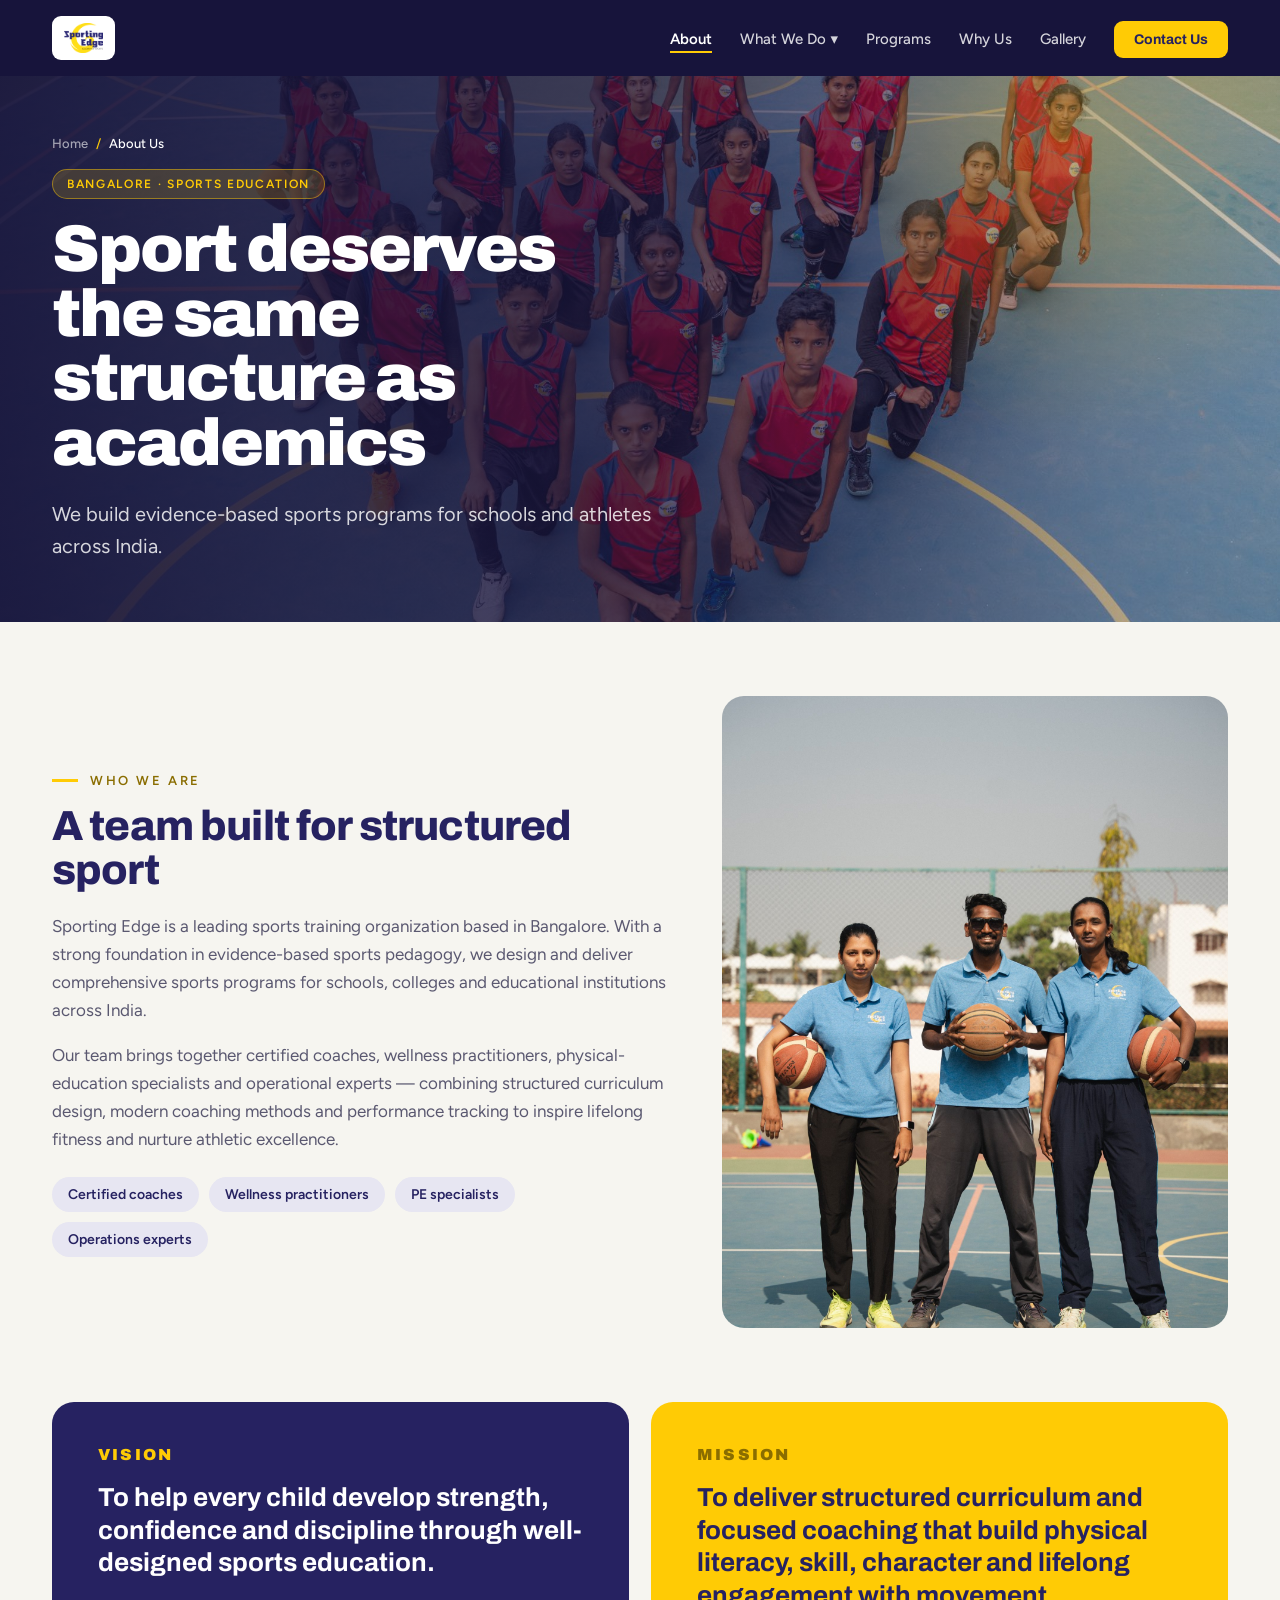
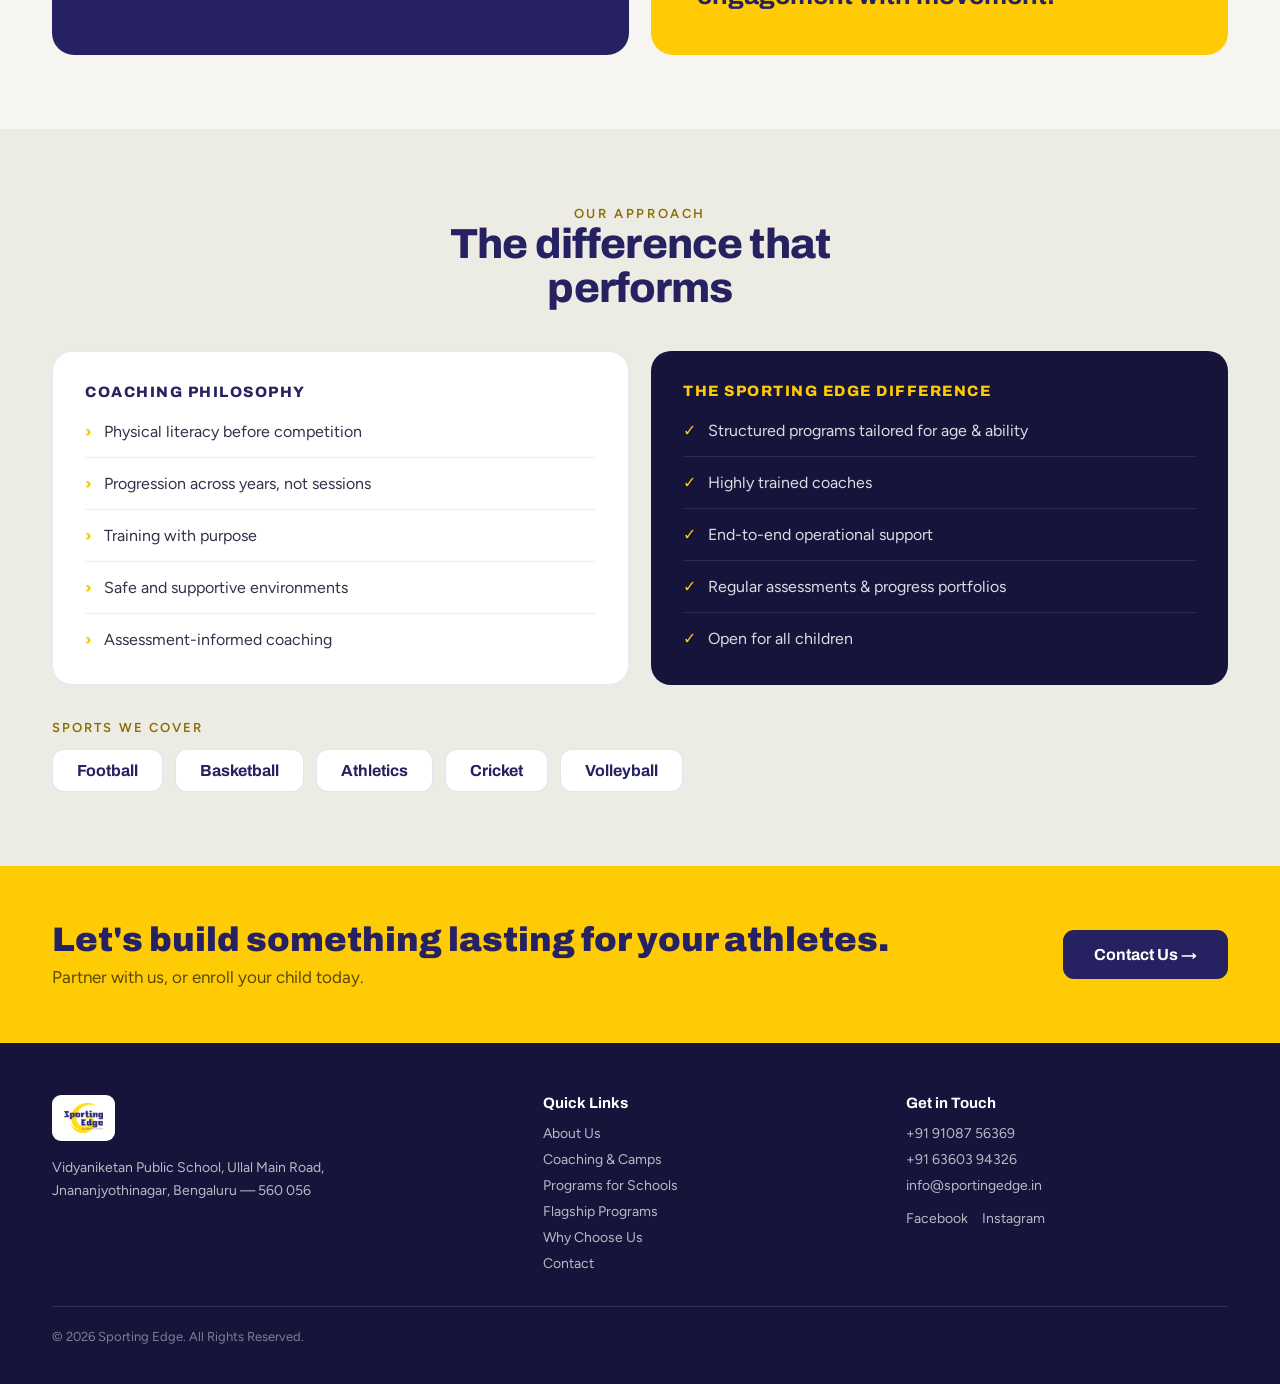
==== commit eb880fa2: "Build Gallery page with masonry grid, video tiles and lightbox - New gallery.html: eyebrow "Life at " ====
--- a/about.html
+++ b/about.html
@@ -34,7 +34,7 @@
           </li>
           <li><a class="nav-link" data-nav="programs" href="flagship-programs.html">Programs</a></li>
           <li><a class="nav-link" data-nav="why" href="why-choose-us.html">Why Us</a></li>
-          <li><a class="nav-link" data-nav="gallery" href="why-choose-us.html#gallery">Gallery</a></li>
+          <li><a class="nav-link" data-nav="gallery" href="gallery.html">Gallery</a></li>
           <li><a class="nav-cta" href="contact.html">Contact Us</a></li>
         </ul>
       </nav>
--- a/css/styles.css
+++ b/css/styles.css
@@ -131,7 +131,8 @@
 body[data-page="coaching"]     .nav-link[data-nav="whatwedo"],
 body[data-page="schools"]      .nav-link[data-nav="whatwedo"],
 body[data-page="flagship"]     .nav-link[data-nav="programs"],
-body[data-page="why"]          .nav-link[data-nav="why"] {
+body[data-page="why"]          .nav-link[data-nav="why"],
+body[data-page="gallery"]      .nav-link[data-nav="gallery"] {
   color: #fff;
   font-weight: 600;
   border-bottom-color: var(--gold);
@@ -890,3 +891,91 @@
   .cta-gold, .cta-photo .cta-inner { flex-direction: column; align-items: flex-start; }
   .cta-photo.center .cta-inner { align-items: center; }
 }
+
+/* ============================================================
+   GALLERY (masonry grid + video tiles + lightbox)
+   ============================================================ */
+.gallery-masonry {
+  column-count: 4;
+  column-gap: 16px;
+}
+.gallery-tile {
+  display: block;
+  width: 100%;
+  margin: 0 0 16px;
+  padding: 0;
+  border: 1px solid var(--hairline);
+  border-radius: 14px;
+  overflow: hidden;
+  background: var(--paper-alt);
+  cursor: pointer;
+  position: relative;
+  break-inside: avoid;
+  -webkit-column-break-inside: avoid;
+  line-height: 0;
+  transition: transform .15s ease, box-shadow .15s ease;
+}
+.gallery-tile:hover { transform: translateY(-2px); box-shadow: 0 14px 34px rgba(23,20,59,0.18); }
+.gallery-tile img { width: 100%; height: auto; display: block; }
+.gallery-tile.video::after {
+  content: "";
+  position: absolute; inset: 0;
+  background: linear-gradient(180deg, rgba(23,20,59,0.12), rgba(23,20,59,0.42));
+  pointer-events: none;
+}
+.gallery-tile .vtag {
+  position: absolute; top: 12px; left: 12px; z-index: 2;
+  background: rgba(23,20,59,0.82); color: #fff;
+  font-family: 'Archivo', sans-serif; font-weight: 700; font-size: 11px; letter-spacing: 0.14em;
+  padding: 5px 10px; border-radius: 999px; line-height: 1;
+}
+.gallery-tile .play {
+  position: absolute; inset: 0; z-index: 2;
+  display: flex; align-items: center; justify-content: center;
+  pointer-events: none;
+}
+.gallery-tile .play .disc {
+  width: 64px; height: 64px; border-radius: 50%;
+  background: var(--gold);
+  display: flex; align-items: center; justify-content: center;
+  box-shadow: 0 10px 26px rgba(0,0,0,0.38);
+  transition: transform .15s ease;
+}
+.gallery-tile:hover .play .disc { transform: scale(1.06); }
+.gallery-tile .play .disc svg { display: block; margin-left: 3px; }
+
+/* lightbox */
+.lightbox {
+  position: fixed; inset: 0; z-index: 200;
+  background: rgba(15,13,35,0.92);
+  display: none;
+  align-items: center; justify-content: center;
+  padding: clamp(16px, 4vw, 56px);
+}
+.lightbox.open { display: flex; }
+.lightbox-inner {
+  position: relative;
+  width: 100%; max-width: 1100px;
+  display: flex; align-items: center; justify-content: center;
+  line-height: 0;
+}
+.lightbox-inner img { max-width: 100%; max-height: 88vh; border-radius: 12px; display: block; }
+.lightbox-inner .frame-16x9 {
+  position: relative; width: 100%; aspect-ratio: 16 / 9;
+  background: #000; border-radius: 12px; overflow: hidden;
+}
+.lightbox-inner .frame-16x9 iframe { position: absolute; inset: 0; width: 100%; height: 100%; border: 0; }
+.lightbox-close {
+  position: fixed; top: 18px; right: 22px; z-index: 210;
+  width: 46px; height: 46px; border-radius: 50%;
+  background: #fff; color: var(--edge-navy);
+  border: 0; cursor: pointer;
+  font-family: 'Archivo', sans-serif; font-weight: 700; font-size: 24px; line-height: 1;
+  display: flex; align-items: center; justify-content: center;
+  box-shadow: 0 8px 24px rgba(0,0,0,0.45);
+}
+.lightbox-close:hover { background: var(--gold); }
+
+@media (max-width: 1024px) { .gallery-masonry { column-count: 3; } }
+@media (max-width: 700px)  { .gallery-masonry { column-count: 2; } }
+@media (max-width: 460px)  { .gallery-masonry { column-count: 1; } }
